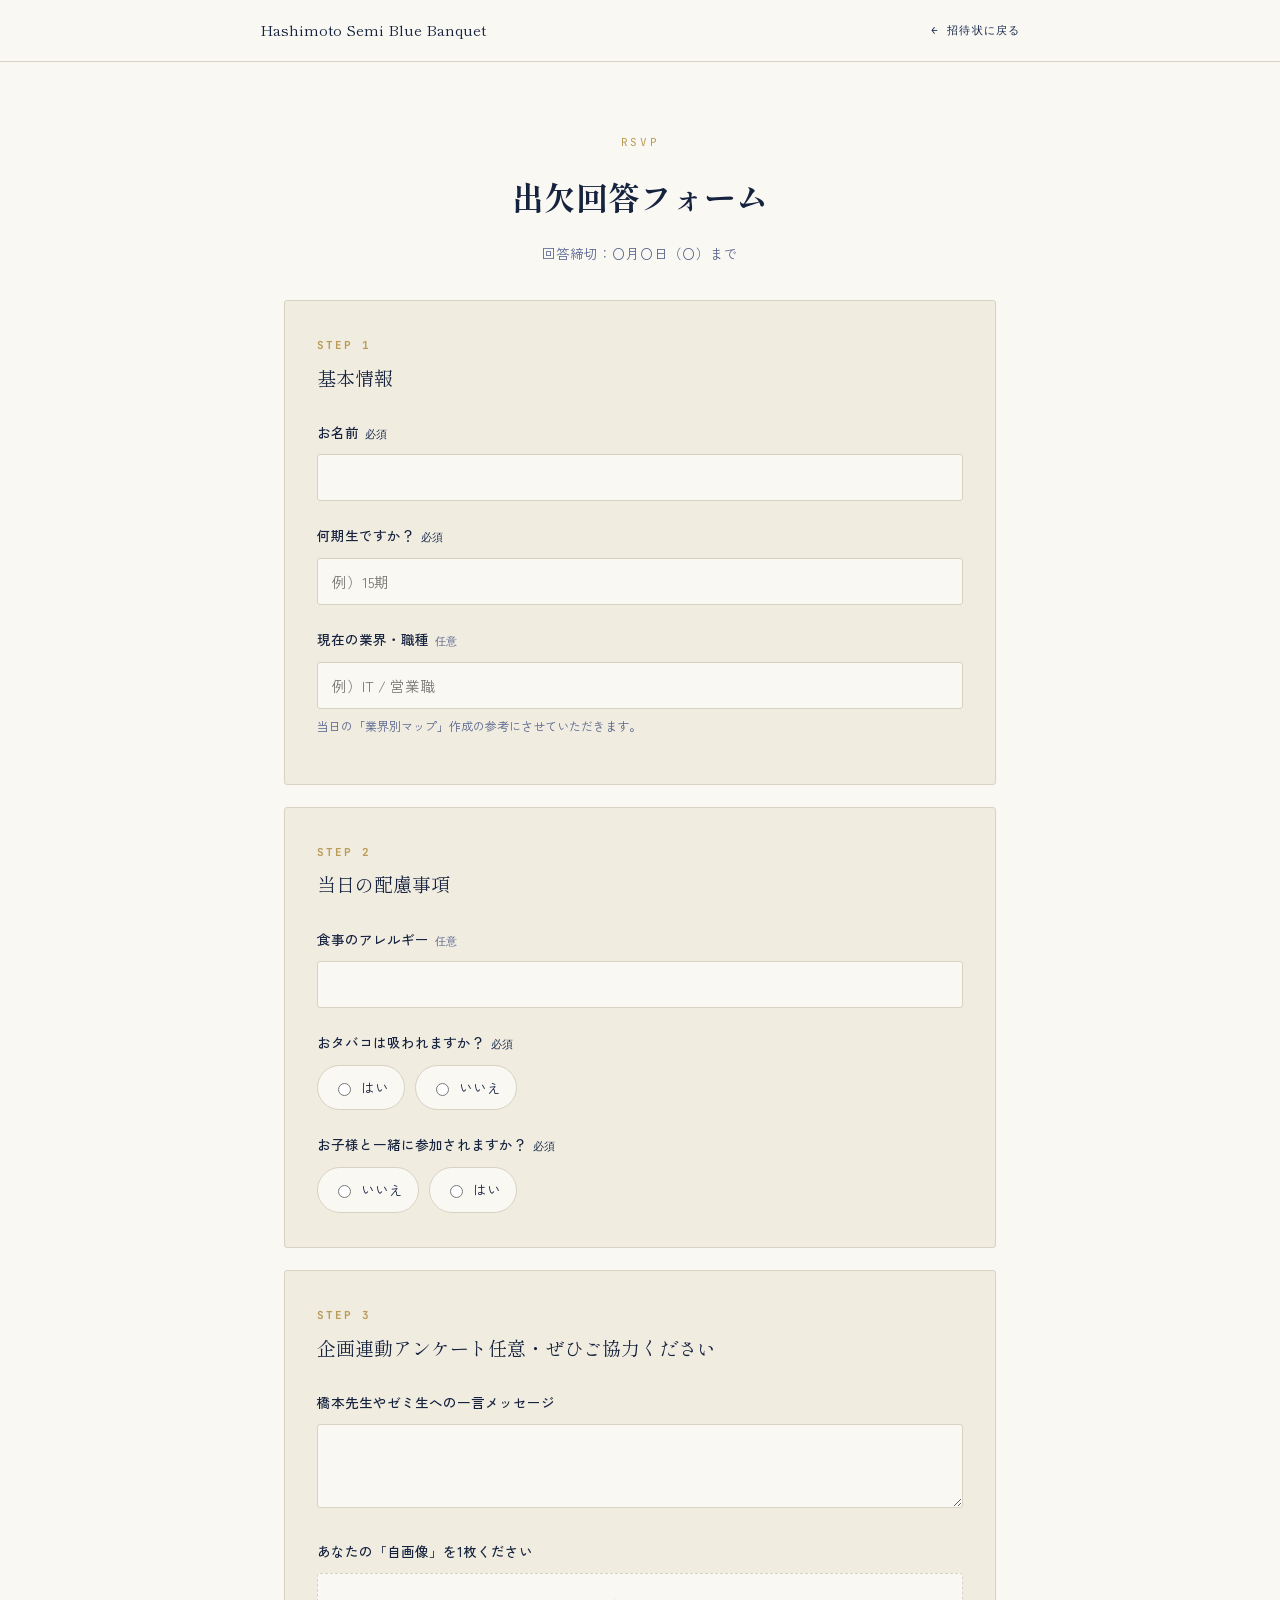
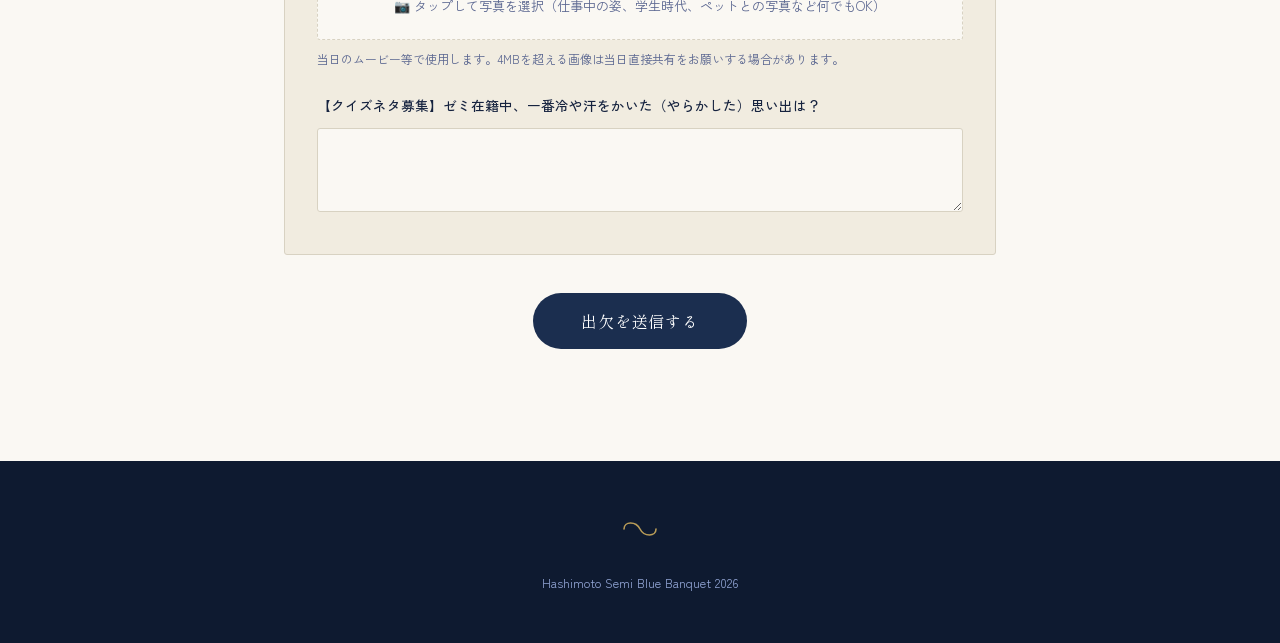
==== rsvp.html @ cfdf3e19 "Add files via upload" ====
<!DOCTYPE html>
<html lang="ja">
<head>
<meta charset="UTF-8">
<meta name="viewport" content="width=device-width, initial-scale=1.0">
<title>出欠回答フォーム | Hashimoto Semi Blue Banquet 2026</title>
<link rel="preconnect" href="https://fonts.googleapis.com">
<link href="https://fonts.googleapis.com/css2?family=Shippori+Mincho:wght@500;700&family=Zen+Kaku+Gothic+New:wght@400;500;700&family=JetBrains+Mono:wght@400;500&display=swap" rel="stylesheet">
<link rel="stylesheet" href="styles.css">
</head>
<body>

<nav class="topnav">
  <div class="wrap">
    <a class="brand" href="index.html">Hashimoto Semi Blue Banquet</a>
    <a class="back" href="index.html">← 招待状に戻る</a>
  </div>
</nav>

<div class="rsvp-hero wrap">
  <span class="kicker">RSVP</span>
  <h1 class="display">出欠回答フォーム</h1>
  <p>回答締切：〇月〇日（〇）まで</p>
</div>

<main class="wrap" style="padding-bottom:80px;">

  <form id="rsvpForm" novalidate>

    <div class="form-card">
      <h3>Step 1</h3>
      <div class="step-title">基本情報</div>

      <div class="field">
        <label class="q" for="name">お名前<span class="req">必須</span></label>
        <input type="text" id="name" name="name" required>
      </div>

      <div class="field">
        <label class="q" for="cohort">何期生ですか？<span class="req">必須</span></label>
        <input type="text" id="cohort" name="cohort" placeholder="例）15期" required>
      </div>

      <div class="field">
        <label class="q" for="industry">現在の業界・職種<span class="opt">任意</span></label>
        <input type="text" id="industry" name="industry" placeholder="例）IT / 営業職">
        <p class="hint">当日の「業界別マップ」作成の参考にさせていただきます。</p>
      </div>
    </div>

    <div class="form-card">
      <h3>Step 2</h3>
      <div class="step-title">当日の配慮事項</div>

      <div class="field">
        <label class="q" for="allergy">食事のアレルギー<span class="opt">任意</span></label>
        <input type="text" id="allergy" name="allergy">
      </div>

      <div class="field">
        <label class="q">おタバコは吸われますか？<span class="req">必須</span></label>
        <div class="radio-group">
          <label><input type="radio" name="smoking" value="はい" required>はい</label>
          <label><input type="radio" name="smoking" value="いいえ">いいえ</label>
        </div>
      </div>

      <div class="field">
        <label class="q">お子様と一緒に参加されますか？<span class="req">必須</span></label>
        <div class="radio-group" id="kidsGroup">
          <label><input type="radio" name="kids" value="いいえ" required>いいえ</label>
          <label><input type="radio" name="kids" value="はい">はい</label>
        </div>
        <div class="sub-field" id="kidsAgeWrap">
          <input type="number" id="kidsAge" min="0" max="18" placeholder="お子様の年齢">
        </div>
      </div>
    </div>

    <div class="form-card">
      <h3>Step 3</h3>
      <div class="step-title">企画連動アンケート<span class="opt">任意・ぜひご協力ください</span></div>

      <div class="field">
        <label class="q" for="msgToSensei">橋本先生やゼミ生への一言メッセージ</label>
        <textarea id="msgToSensei"></textarea>
      </div>

      <div class="field">
        <label class="q">あなたの「自画像」を1枚ください</label>
        <label class="file-drop" for="photo">
          📷 タップして写真を選択（仕事中の姿、学生時代、ペットとの写真など何でもOK）
          <input type="file" id="photo" accept="image/*">
        </label>
        <div class="file-name" id="photoName"></div>
        <p class="hint">当日のムービー等で使用します。4MBを超える画像は当日直接共有をお願いする場合があります。</p>
      </div>

      <div class="field">
        <label class="q" for="quiz">【クイズネタ募集】ゼミ在籍中、一番冷や汗をかいた（やらかした）思い出は？</label>
        <textarea id="quiz"></textarea>
      </div>
    </div>

    <div class="submit-row">
      <button type="submit" class="submit" id="submitBtn">出欠を送信する</button>
      <div class="submit-status" id="submitStatus"></div>
    </div>
  </form>

  <div class="thanks" id="thanksBox">
    <div class="display">ご回答ありがとうございました！</div>
    <p>当日、青いワンポイントを身につけて会場でお会いしましょう。</p>
    <a class="btn" href="index.html">招待状に戻る</a>
  </div>

</main>

<footer>
  <svg class="knot" width="40" height="24" viewBox="0 0 40 24" aria-hidden="true">
    <path d="M4 12 C 4 4, 16 4, 20 12 C 24 20, 36 20, 36 12" stroke="#B99C57" stroke-width="1.6" fill="none" stroke-linecap="round"/>
  </svg>
  <p>Hashimoto Semi Blue Banquet 2026</p>
</footer>

<script src="rsvp.js"></script>
</body>
</html>
---- styles.css ----
/* ===================================================================
   Hashimoto Semi OB/OG Reunion — shared stylesheet
   =================================================================== */

:root{
  --paper:      #FAF8F3;
  --paper-2:    #F1ECE0;
  --ink:        #16233F;
  --ink-soft:   #5A6690;
  --blue:       #2C4A7C;
  --blue-deep:  #1B2E4F;
  --blue-pale:  #E7ECF5;
  --gold:       #B99C57;
  --navy-deep:  #0E1A30;
  --line:       #D8D2C2;
  --radius:     3px;
}

*{ box-sizing:border-box; }
html{ scroll-behavior:smooth; }
body{
  margin:0;
  background:var(--paper);
  color:var(--ink);
  font-family:'Zen Kaku Gothic New', sans-serif;
  line-height:1.9;
  -webkit-font-smoothing:antialiased;
}
.display{ font-family:'Shippori Mincho', serif; }
.mono{ font-family:'JetBrains Mono', monospace; letter-spacing:0.04em; }

@media (prefers-reduced-motion: reduce){
  *{ animation-duration:0.01ms !important; animation-iteration-count:1 !important; transition-duration:0.01ms !important; }
}

a{ color:var(--blue-deep); }
:focus-visible{ outline:2px solid var(--blue); outline-offset:3px; }

.wrap{ max-width:760px; margin:0 auto; padding:0 24px; position:relative; z-index:1; }

/* ---------- top nav (rsvp page) ---------- */
.topnav{
  position:sticky; top:0; z-index:20;
  background:rgba(250,248,243,0.92);
  backdrop-filter:blur(6px);
  border-bottom:1px solid var(--line);
  padding:16px 24px;
}
.topnav .wrap{ display:flex; align-items:center; justify-content:space-between; padding:0; }
.topnav .brand{ font-family:'Shippori Mincho', serif; font-size:15px; color:var(--ink); text-decoration:none; }
.topnav .back{ font-family:'JetBrains Mono', monospace; font-size:11px; letter-spacing:0.1em; color:var(--blue-deep); text-decoration:none; }
.topnav .back:hover{ text-decoration:underline; }

/* ---------- flourish divider ---------- */
.flourish{ display:flex; align-items:center; justify-content:center; gap:14px; margin:0 0 30px; }
.flourish .stem{ height:1px; width:56px; background:linear-gradient(90deg, transparent, var(--gold)); }
.flourish .stem.right{ background:linear-gradient(90deg, var(--gold), transparent); }
.flourish svg{ opacity:.85; }

/* ---------- hero ---------- */
.hero{
  position:relative;
  overflow:hidden;
  min-height:88vh;
  display:flex;
  align-items:center;
  justify-content:center;
  text-align:center;
  background:var(--navy-deep);
}
.hero-gallery{
  position:absolute; inset:0;
  display:flex; flex-direction:column;
  justify-content:space-between;
  gap:14px;
  padding:14px 0;
  z-index:0;
}
.hero-row{
  display:flex; gap:14px;
  will-change:transform;
}
.hero-row img{
  width:340px; height:220px;
  object-fit:cover;
  flex:none;
  filter:grayscale(55%) brightness(0.8) contrast(1.05);
  border-radius:var(--radius);
}
.hero-row.row-a{ animation:driftLeft 46s linear infinite; }
.hero-row.row-b{ animation:driftRight 60s linear infinite; }
@keyframes driftLeft{ from{ transform:translateX(0);} to{ transform:translateX(-50%);} }
@keyframes driftRight{ from{ transform:translateX(-50%);} to{ transform:translateX(0);} }

.hero-overlay{
  position:absolute; inset:0;
  background:
    linear-gradient(180deg, rgba(14,26,48,0.72) 0%, rgba(14,26,48,0.55) 40%, rgba(14,26,48,0.86) 100%),
    linear-gradient(90deg, rgba(27,46,79,0.35), rgba(27,46,79,0.35));
  z-index:1;
}
.hero-content{ position:relative; z-index:2; color:#F5F3EC; padding:0 24px; }
.hero .eyebrow{
  display:inline-flex; align-items:center; gap:10px;
  font-family:'JetBrains Mono', monospace;
  font-size:11px; letter-spacing:0.32em;
  color:var(--gold);
  margin-bottom:26px;
  opacity:0; animation:rise .9s ease forwards .15s;
}
.eyebrow::before,.eyebrow::after{ content:""; width:28px; height:1px; background:var(--gold); opacity:.8; }
.hero h1{
  font-size:clamp(32px,6vw,54px);
  line-height:1.3;
  margin:0 0 20px;
  font-weight:700;
  opacity:0; animation:rise .9s ease forwards .3s;
}
.hero h1 .accent{ color:#C9D6EE; }
.hero .sub{
  font-size:14.5px;
  letter-spacing:0.08em;
  color:#C9D2E8;
  opacity:0; animation:rise .9s ease forwards .5s;
}
.hero .hero-actions{
  margin-top:44px;
  opacity:0; animation:rise .9s ease forwards .7s;
}
@keyframes rise{ from{ opacity:0; transform:translateY(16px);} to{ opacity:1; transform:translateY(0);} }

.btn{
  font-family:'Shippori Mincho', serif;
  font-size:15px;
  letter-spacing:0.08em;
  padding:15px 42px;
  border-radius:100px;
  border:1px solid var(--gold);
  color:#F5F3EC;
  background:transparent;
  text-decoration:none;
  display:inline-block;
  transition:background .2s ease, color .2s ease, transform .2s ease;
}
.btn:hover{ background:var(--gold); color:var(--navy-deep); transform:translateY(-1px); }
.btn.solid{
  background:var(--blue-deep);
  border-color:var(--blue-deep);
  color:#F5F3EC;
}
.btn.solid:hover{ background:var(--blue); border-color:var(--blue); color:#fff; }

/* ---------- section shell ---------- */
section{ position:relative; padding:76px 0; }
.kicker{
  font-family:'JetBrains Mono', monospace;
  font-size:11px; letter-spacing:0.24em;
  color:var(--gold);
  display:block; text-align:center;
  margin-bottom:10px;
}
h2{
  font-family:'Shippori Mincho', serif;
  font-size:clamp(22px,3.4vw,28px);
  margin:0 0 6px;
  text-align:center;
}
.section-lead{
  text-align:center;
  color:var(--ink-soft);
  font-size:13.5px;
  margin:0 0 40px;
}

/* ---------- letter ---------- */
.letter{
  background:var(--paper-2);
  border:1px solid var(--line);
  border-radius:var(--radius);
  padding:44px 40px;
  position:relative;
}
.letter::before{
  content:"";
  position:absolute; left:0; top:30px; bottom:30px; width:3px;
  background:linear-gradient(180deg, var(--gold), var(--blue));
  opacity:0.7;
}
.letter p{ margin:0 0 18px; font-size:15.5px; color:var(--ink); }
.letter p:last-child{ margin-bottom:0; }
.letter .signoff{ color:var(--ink-soft); font-size:14px; margin-top:6px; font-style:italic; }

/* ---------- moving memories gallery ---------- */
.memories{ padding-left:0; padding-right:0; }
.memories .wrap{ max-width:none; padding:0; }
.memories .section-head{ max-width:760px; margin:0 auto 36px; padding:0 24px; }
.film{
  overflow:hidden;
  padding:6px 0;
}
.film-row{
  display:flex; gap:18px;
  animation:driftLeft 70s linear infinite;
  will-change:transform;
}
.film-row:hover{ animation-play-state:paused; }
.film-row img{
  width:280px; height:360px;
  object-fit:cover;
  flex:none;
  border-radius:var(--radius);
  filter:grayscale(45%) contrast(1.03) brightness(0.96);
  box-shadow:0 10px 24px -14px rgba(14,26,48,0.4);
}
.film-caption{
  text-align:center; margin-top:18px;
  font-size:12px; color:var(--ink-soft);
  font-family:'JetBrains Mono', monospace;
  letter-spacing:0.08em;
}

/* ---------- info list ---------- */
.info-list{
  border-top:1px solid var(--line);
}
.info-row{
  display:grid;
  grid-template-columns:130px 1fr;
  gap:18px;
  padding:20px 4px;
  border-bottom:1px solid var(--line);
  align-items:baseline;
}
.info-row .k{
  font-family:'JetBrains Mono', monospace;
  font-size:11px; letter-spacing:0.14em;
  color:var(--gold);
}
.info-row .v{ font-size:14.5px; }
.info-row .v strong{ color:var(--blue-deep); }
.info-note{
  margin-top:20px;
  padding:18px 20px;
  background:var(--blue-pale);
  border-radius:var(--radius);
  font-size:13px;
  color:var(--ink-soft);
  display:flex; gap:10px; align-items:flex-start;
}
.info-note b{ color:var(--ink); }

/* ---------- cta band ---------- */
.cta-band{
  text-align:center;
  background:var(--navy-deep);
  color:#F5F3EC;
  padding:80px 24px;
}
.cta-band .display{ font-size:22px; margin-bottom:10px; }
.cta-band p{ color:#B9C3DE; font-size:13.5px; margin:0 0 32px; }

/* ---------- form (rsvp page) ---------- */
.rsvp-hero{
  text-align:center;
  padding:70px 24px 20px;
}
.rsvp-hero .kicker{ margin-bottom:14px; }
.rsvp-hero h1{
  font-family:'Shippori Mincho', serif;
  font-size:clamp(24px,4vw,32px);
  margin:0 0 12px;
}
.rsvp-hero p{ color:var(--ink-soft); font-size:13.5px; }

.form-card{
  background:var(--paper-2);
  border:1px solid var(--line);
  border-radius:var(--radius);
  padding:34px 32px;
  margin-bottom:22px;
}
.form-card h3{
  font-family:'JetBrains Mono', monospace;
  font-size:11px; letter-spacing:0.18em;
  color:var(--gold);
  margin:0 0 4px;
  text-transform:uppercase;
}
.form-card .step-title{
  font-family:'Shippori Mincho', serif;
  font-size:19px;
  margin:2px 0 24px;
}
.field{ margin-bottom:22px; }
.field:last-child{ margin-bottom:0; }
.field label.q{
  display:block; font-size:13.5px; font-weight:500;
  margin-bottom:9px; color:var(--ink);
}
.field label.q .req{ color:var(--blue-deep); font-size:11px; margin-left:6px; font-family:'JetBrains Mono',monospace; }
.field label.q .opt{ color:var(--ink-soft); font-size:11px; margin-left:6px; font-family:'JetBrains Mono',monospace; }
.field input[type=text],
.field input[type=number],
.field textarea{
  width:100%;
  font-family:inherit;
  font-size:14.5px;
  padding:12px 14px;
  border:1px solid var(--line);
  background:var(--paper);
  border-radius:var(--radius);
  color:var(--ink);
}
.field textarea{ resize:vertical; min-height:84px; }
.field input:focus, .field textarea:focus{ border-color:var(--blue); }
.radio-group{ display:flex; flex-wrap:wrap; gap:10px; }
.radio-group label{
  display:flex; align-items:center; gap:7px;
  font-size:13.5px;
  padding:9px 15px;
  border:1px solid var(--line);
  border-radius:100px;
  cursor:pointer;
  background:var(--paper);
  transition:border-color .15s, background .15s;
}
.radio-group input{ accent-color:var(--blue); }
.radio-group label:has(input:checked){
  border-color:var(--blue);
  background:var(--blue-pale);
  color:var(--blue-deep);
}
.sub-field{ margin-top:10px; display:none; }
.sub-field.show{ display:block; }

.file-drop{
  border:1px dashed var(--line);
  border-radius:var(--radius);
  padding:20px;
  text-align:center;
  background:var(--paper);
  font-size:13px;
  color:var(--ink-soft);
  cursor:pointer;
  display:block;
}
.file-drop:hover{ border-color:var(--blue); }
.file-drop input{ display:none; }
.file-name{ margin-top:8px; font-size:12.5px; color:var(--blue-deep); font-family:'JetBrains Mono',monospace; }

.hint{ font-size:12px; color:var(--ink-soft); margin-top:6px; }

.submit-row{ text-align:center; margin-top:38px; }
button.submit{
  font-family:'Shippori Mincho', serif;
  font-size:16px; letter-spacing:0.06em;
  padding:16px 48px;
  background:var(--blue-deep);
  color:#fff; border:none; border-radius:100px;
  cursor:pointer;
  transition:transform .15s ease, background .15s ease;
}
button.submit:hover{ background:var(--blue); transform:translateY(-1px); }
button.submit:disabled{ opacity:.6; cursor:default; transform:none; }
.submit-status{ margin-top:14px; font-size:13px; color:var(--ink-soft); min-height:18px; }

.thanks{
  text-align:center;
  padding:64px 32px;
  background:var(--blue-pale);
  border-radius:var(--radius);
  display:none;
}
.thanks.show{ display:block; }
.thanks .display{ font-size:24px; margin-bottom:12px; }
.thanks p{ color:var(--ink-soft); font-size:14px; }
.thanks .btn{ margin-top:26px; border-color:var(--blue-deep); color:var(--blue-deep); }
.thanks .btn:hover{ background:var(--blue-deep); color:#fff; }

/* ---------- footer ---------- */
footer{
  background:var(--navy-deep);
  color:#EAF0FF;
  text-align:center;
  padding:56px 24px 44px;
}
footer .knot{ margin-bottom:18px; }
footer .display{ font-size:18px; margin-bottom:10px; }
footer p{ font-size:12.5px; color:#93A6D6; margin:4px 0; }

::selection{ background:var(--blue); color:#fff; }

@media (max-width:600px){
  .hero-row img{ width:220px; height:150px; }
  .film-row img{ width:190px; height:250px; }
  .info-row{ grid-template-columns:1fr; gap:4px; }
}
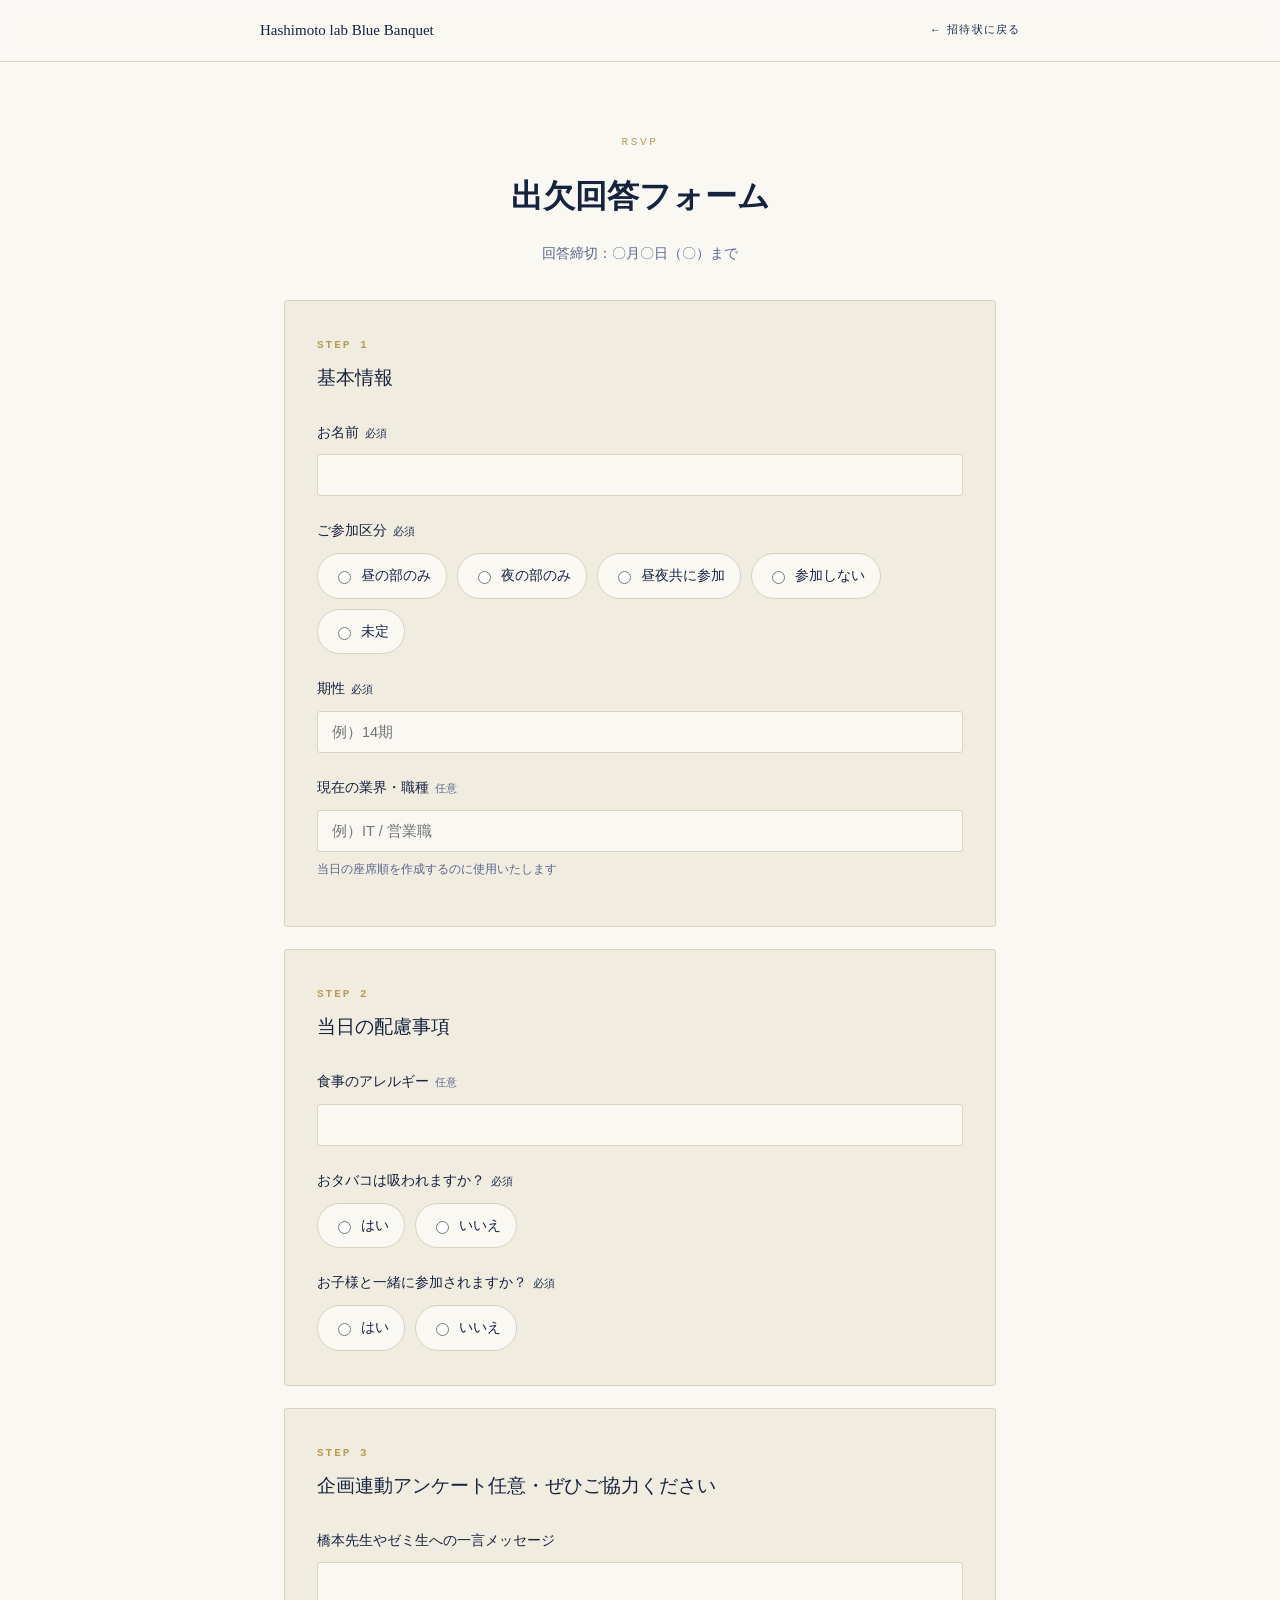
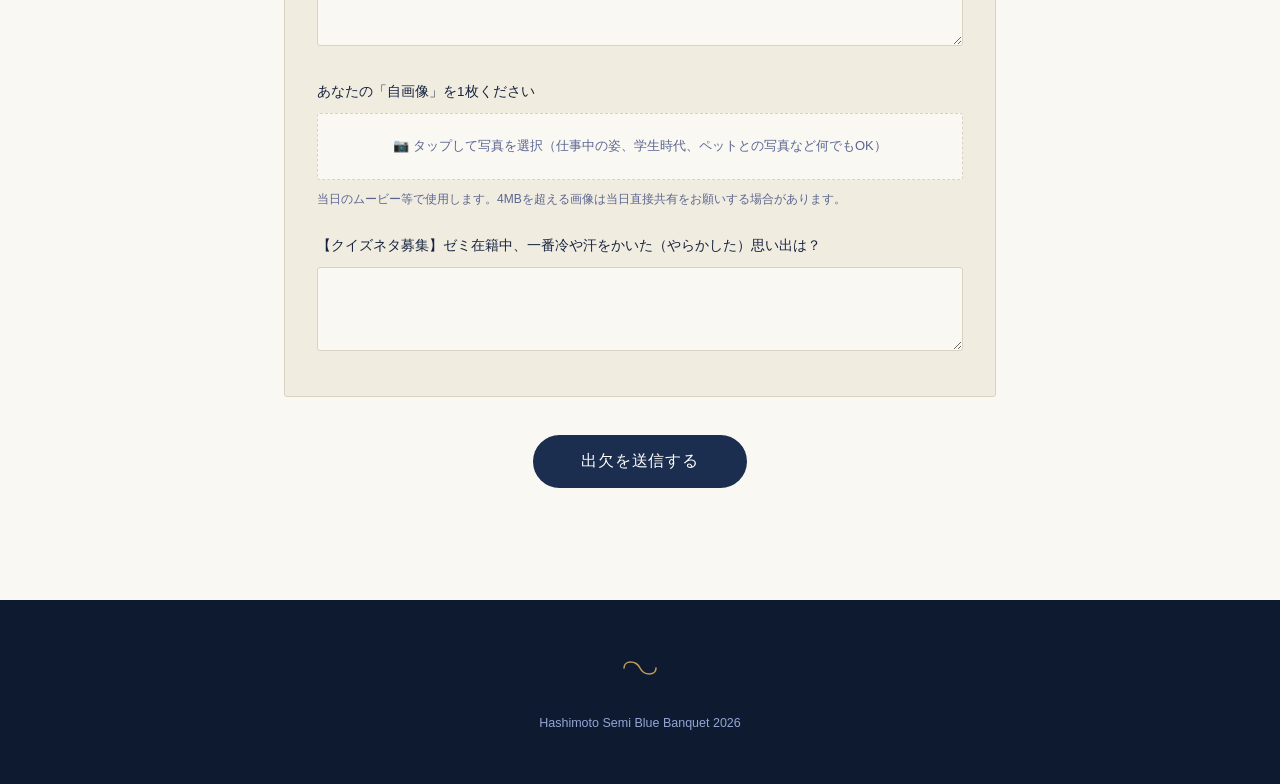
==== commit cea7d9f5: "Add files via upload" ====
--- a/rsvp.html
+++ b/rsvp.html
@@ -5,14 +5,17 @@
 <meta name="viewport" content="width=device-width, initial-scale=1.0">
 <title>出欠回答フォーム | Hashimoto Semi Blue Banquet 2026</title>
 <link rel="preconnect" href="https://fonts.googleapis.com">
-<link href="https://fonts.googleapis.com/css2?family=Shippori+Mincho:wght@500;700&family=Zen+Kaku+Gothic+New:wght@400;500;700&family=JetBrains+Mono:wght@400;500&display=swap" rel="stylesheet">
+<!-- ⬇️ 9行目を以下のGoogle Fontsの読み込みコード（本来のコード）に書き換えます -->
+<link rel="preconnect" href="https://fonts.gstatic.com" crossorigin>
+<link href="https://fonts.googleapis.com/css2?family=Noto+Sans+JP:wght@400;700&display=swap" rel="stylesheet">
+<!-- ⬆️ ここまで書き換え -->
 <link rel="stylesheet" href="styles.css">
 </head>
 <body>
 
 <nav class="topnav">
   <div class="wrap">
-    <a class="brand" href="index.html">Hashimoto Semi Blue Banquet</a>
+    <a class="brand" href="index.html">Hashimoto lab Blue Banquet</a>
     <a class="back" href="index.html">← 招待状に戻る</a>
   </div>
 </nav>
@@ -37,14 +40,25 @@
       </div>
 
       <div class="field">
-        <label class="q" for="cohort">何期生ですか？<span class="req">必須</span></label>
-        <input type="text" id="cohort" name="cohort" placeholder="例）15期" required>
+        <label class="q">ご参加区分<span class="req">必須</span></label>
+        <div class="radio-group">
+          <label><input type="radio" name="attendance" value="昼の部のみ" required>昼の部のみ</label>
+          <label><input type="radio" name="attendance" value="夜の部のみ">夜の部のみ</label>
+          <label><input type="radio" name="attendance" value="昼夜共に参加">昼夜共に参加</label>
+          <label><input type="radio" name="attendance" value="参加しない">参加しない</label>
+          <label><input type="radio" name="attendance" value="未定">未定</label>
+        </div>
+      </div>
+
+      <div class="field">
+        <label class="q" for="cohort">期性<span class="req">必須</span></label>
+        <input type="text" id="cohort" name="cohort" placeholder="例）14期" required>
       </div>
 
       <div class="field">
         <label class="q" for="industry">現在の業界・職種<span class="opt">任意</span></label>
         <input type="text" id="industry" name="industry" placeholder="例）IT / 営業職">
-        <p class="hint">当日の「業界別マップ」作成の参考にさせていただきます。</p>
+        <p class="hint">当日の座席順を作成するのに使用いたします</p>
       </div>
     </div>
 
@@ -68,8 +82,8 @@
       <div class="field">
         <label class="q">お子様と一緒に参加されますか？<span class="req">必須</span></label>
         <div class="radio-group" id="kidsGroup">
-          <label><input type="radio" name="kids" value="いいえ" required>いいえ</label>
-          <label><input type="radio" name="kids" value="はい">はい</label>
+          <label><input type="radio" name="kids" value="はい" required>はい</label>
+          <label><input type="radio" name="kids" value="いいえ">いいえ</label>
         </div>
         <div class="sub-field" id="kidsAgeWrap">
           <input type="number" id="kidsAge" min="0" max="18" placeholder="お子様の年齢">
@@ -125,4 +139,4 @@
 
 <script src="rsvp.js"></script>
 </body>
-</html>
+</html>
--- a/styles.css
+++ b/styles.css
@@ -29,9 +29,9 @@
 .display{ font-family:'Shippori Mincho', serif; }
 .mono{ font-family:'JetBrains Mono', monospace; letter-spacing:0.04em; }
 
-@media (prefers-reduced-motion: reduce){
+/* @media (prefers-reduced-motion: reduce){
   *{ animation-duration:0.01ms !important; animation-iteration-count:1 !important; transition-duration:0.01ms !important; }
-}
+} */
 
 a{ color:var(--blue-deep); }
 :focus-visible{ outline:2px solid var(--blue); outline-offset:3px; }
@@ -79,19 +79,29 @@
 .hero-row{
   display:flex; gap:14px;
   will-change:transform;
+  width: max-content;
 }
 .hero-row img{
   width:340px; height:220px;
   object-fit:cover;
   flex:none;
-  filter:grayscale(55%) brightness(0.8) contrast(1.05);
-  border-radius:var(--radius);
-}
-.hero-row.row-a{ animation:driftLeft 46s linear infinite; }
-.hero-row.row-b{ animation:driftRight 60s linear infinite; }
-@keyframes driftLeft{ from{ transform:translateX(0);} to{ transform:translateX(-50%);} }
-@keyframes driftRight{ from{ transform:translateX(-50%);} to{ transform:translateX(0);} }
-
+  filter:grayscale(55%) brightness(0.9) contrast(1.05);
+  border-radius:var(--radius);
+}
+/* アニメーションの秒数と方向を設定 */
+.hero-row.row-a { 
+  animation: driftLeft 25s linear infinite; 
+}
+.hero-row.row-b { 
+  /* direction: reverse を使うことで、同じ0スタートでも「右から左」へ逆向きに流せます */
+  animation: driftLeft 25s linear infinite reverse; 
+}
+
+/* キーフレームはこれ1つに統一します！ */
+@keyframes driftLeft { 
+  from { transform: translateX(0); } 
+  to { transform: translateX(-50%); } 
+}
 .hero-overlay{
   position:absolute; inset:0;
   background:
@@ -106,7 +116,7 @@
   font-size:11px; letter-spacing:0.32em;
   color:var(--gold);
   margin-bottom:26px;
-  opacity:0; animation:rise .9s ease forwards .15s;
+  opacity:0; animation:rise .9s ease forwards .5s;
 }
 .eyebrow::before,.eyebrow::after{ content:""; width:28px; height:1px; background:var(--gold); opacity:.8; }
 .hero h1{
@@ -114,7 +124,7 @@
   line-height:1.3;
   margin:0 0 20px;
   font-weight:700;
-  opacity:0; animation:rise .9s ease forwards .3s;
+  opacity:0; animation:rise .9s ease forwards .10s;
 }
 .hero h1 .accent{ color:#C9D6EE; }
 .hero .sub{
@@ -180,6 +190,11 @@
   padding:44px 40px;
   position:relative;
 }
+
+.letter color_blue{
+  color: blue;
+}
+
 .letter::before{
   content:"";
   position:absolute; left:0; top:30px; bottom:30px; width:3px;
@@ -194,29 +209,38 @@
 .memories{ padding-left:0; padding-right:0; }
 .memories .wrap{ max-width:none; padding:0; }
 .memories .section-head{ max-width:760px; margin:0 auto 36px; padding:0 24px; }
-.film{
-  overflow:hidden;
-  padding:6px 0;
-}
-.film-row{
-  display:flex; gap:18px;
-  animation:driftLeft 70s linear infinite;
-  will-change:transform;
-}
-.film-row:hover{ animation-play-state:paused; }
-.film-row img{
-  width:280px; height:360px;
-  object-fit:cover;
-  flex:none;
-  border-radius:var(--radius);
-  filter:grayscale(45%) contrast(1.03) brightness(0.96);
-  box-shadow:0 10px 24px -14px rgba(14,26,48,0.4);
-}
-.film-caption{
-  text-align:center; margin-top:18px;
-  font-size:12px; color:var(--ink-soft);
-  font-family:'JetBrains Mono', monospace;
-  letter-spacing:0.08em;
+.film {
+  overflow-x: auto; 
+  padding: 14px 0;
+  width: 100%; /* 👈 画面幅にきっちり収めます */
+  box-sizing: border-box; /* 👈 paddingによるはみ出しを防ぎます */
+  
+  -webkit-overflow-scrolling: touch; 
+  scrollbar-width: none; 
+}
+.film::-webkit-scrollbar {
+  display: none; 
+}
+.film::-webkit-scrollbar {
+  display: none; /* Safari, Chrome用 */
+}
+
+.film-row {
+  display: flex; 
+  gap: 18px;
+  width: max-content;
+  /* 左右に余白を作って、最初と最後の写真が見切れるのを防ぎます */
+  padding: 0 24px; 
+}
+
+.film-row img {
+  width: 360px;   
+  height: 240px;  
+  object-fit: cover;
+  flex: none; /* 👈 写真が画面幅に潰されるのを防ぎ、360pxをキープします */
+  border-radius: var(--radius);
+  filter: grayscale(45%) contrast(1.03) brightness(0.96);
+  box-shadow: 0 10px 24px -14px rgba(14,26,48,0.4);
 }
 
 /* ---------- info list ---------- */
@@ -390,6 +414,7 @@
 
 ::selection{ background:var(--blue); color:#fff; }
 
+
 @media (max-width:600px){
   .hero-row img{ width:220px; height:150px; }
   .film-row img{ width:190px; height:250px; }
